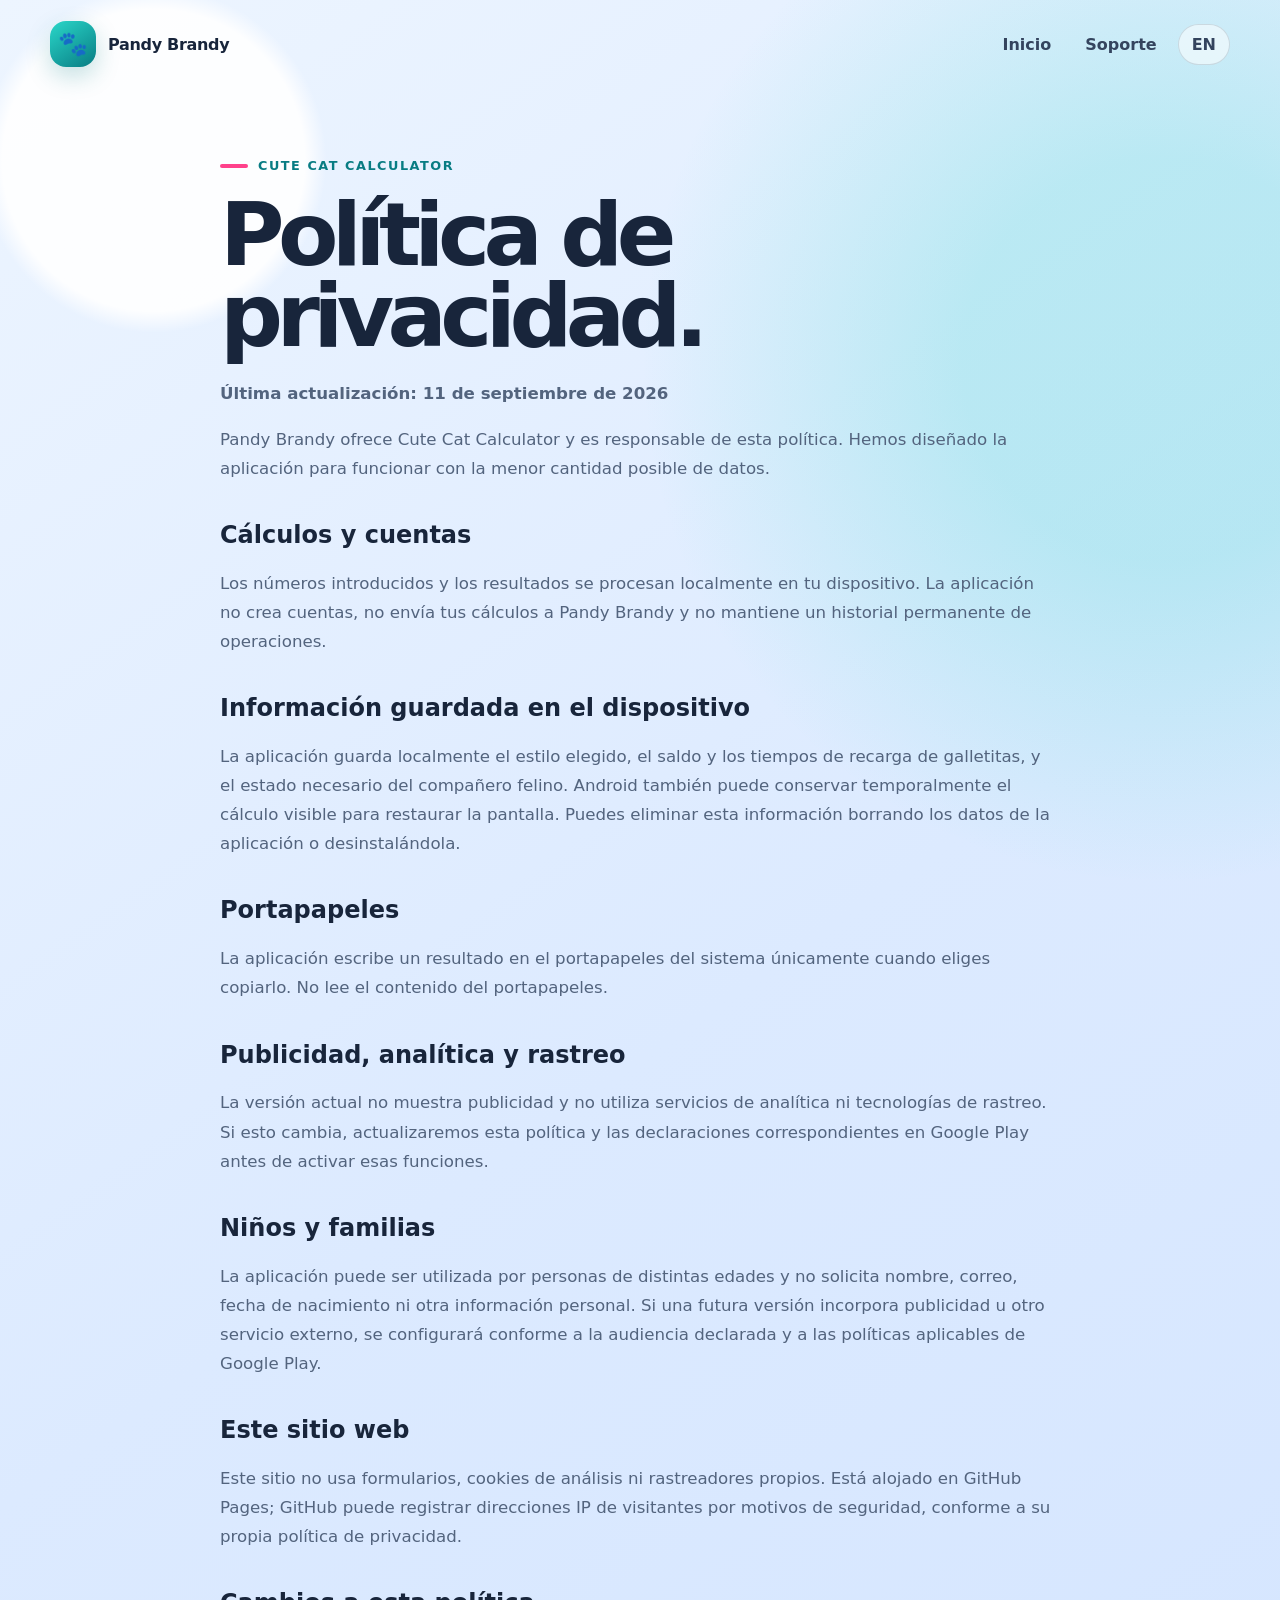
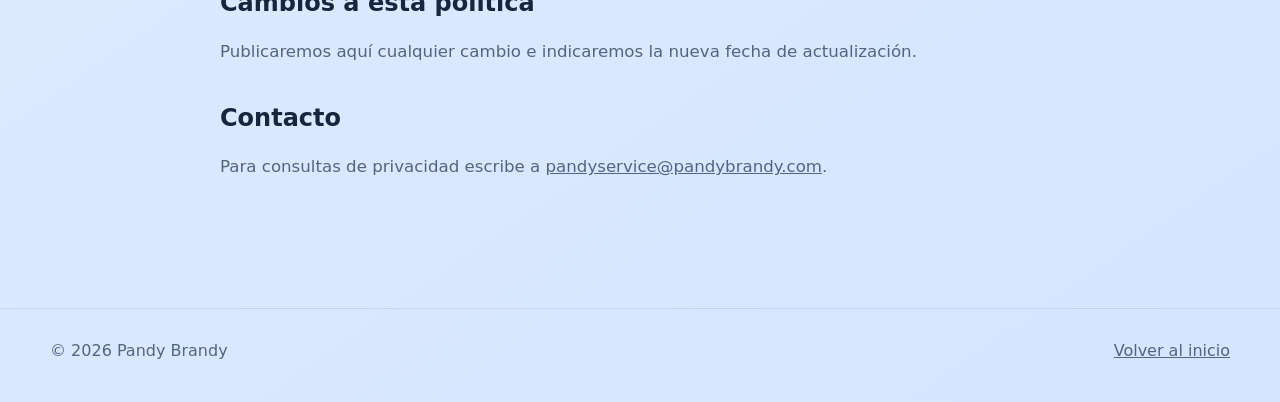
==== privacy/index.html @ 29533af9 "Publish Pandy Brandy website" ====
<!doctype html><html lang="es"><head><meta charset="utf-8"><meta name="viewport" content="width=device-width, initial-scale=1"><title>Política de privacidad — Pandy Brandy</title><meta name="description" content="Política de privacidad de Cute Cat Calculator."><link rel="canonical" href="https://www.pandybrandy.com/privacy/"><link rel="alternate" hreflang="es" href="https://www.pandybrandy.com/privacy/"><link rel="alternate" hreflang="en" href="https://www.pandybrandy.com/en/privacy/"><link rel="stylesheet" href="../styles.css"></head><body>
<header class="site-header shell"><a class="brand" href="../"><span class="brand-mark">🐾</span><span>Pandy Brandy</span></a><nav class="nav" aria-label="Navegación principal"><a href="../">Inicio</a><a href="../support/">Soporte</a><a class="lang" href="../en/privacy/" lang="en" aria-label="Read in English">EN</a></nav></header>
<main class="page shell"><div class="eyebrow">Cute Cat Calculator</div><h1>Política de privacidad.</h1><p class="updated">Última actualización: 11 de septiembre de 2026</p>
<p>Pandy Brandy ofrece Cute Cat Calculator y es responsable de esta política. Hemos diseñado la aplicación para funcionar con la menor cantidad posible de datos.</p>
<h2>Cálculos y cuentas</h2><p>Los números introducidos y los resultados se procesan localmente en tu dispositivo. La aplicación no crea cuentas, no envía tus cálculos a Pandy Brandy y no mantiene un historial permanente de operaciones.</p>
<h2>Información guardada en el dispositivo</h2><p>La aplicación guarda localmente el estilo elegido, el saldo y los tiempos de recarga de galletitas, y el estado necesario del compañero felino. Android también puede conservar temporalmente el cálculo visible para restaurar la pantalla. Puedes eliminar esta información borrando los datos de la aplicación o desinstalándola.</p>
<h2>Portapapeles</h2><p>La aplicación escribe un resultado en el portapapeles del sistema únicamente cuando eliges copiarlo. No lee el contenido del portapapeles.</p>
<h2>Publicidad, analítica y rastreo</h2><p>La versión actual no muestra publicidad y no utiliza servicios de analítica ni tecnologías de rastreo. Si esto cambia, actualizaremos esta política y las declaraciones correspondientes en Google Play antes de activar esas funciones.</p>
<h2>Niños y familias</h2><p>La aplicación puede ser utilizada por personas de distintas edades y no solicita nombre, correo, fecha de nacimiento ni otra información personal. Si una futura versión incorpora publicidad u otro servicio externo, se configurará conforme a la audiencia declarada y a las políticas aplicables de Google Play.</p>
<h2>Este sitio web</h2><p>Este sitio no usa formularios, cookies de análisis ni rastreadores propios. Está alojado en GitHub Pages; GitHub puede registrar direcciones IP de visitantes por motivos de seguridad, conforme a su propia política de privacidad.</p>
<h2>Cambios a esta política</h2><p>Publicaremos aquí cualquier cambio e indicaremos la nueva fecha de actualización.</p>
<h2>Contacto</h2><p>Para consultas de privacidad escribe a <a href="mailto:pandyservice@pandybrandy.com">pandyservice@pandybrandy.com</a>.</p></main>
<footer><div class="shell footer-row"><span>© 2026 Pandy Brandy</span><a href="../">Volver al inicio</a></div></footer></body></html>
---- styles.css ----
:root {
  color-scheme: light;
  --ink: #18253b;
  --muted: #53647e;
  --blue: #dceaff;
  --blue-strong: #8eb4ed;
  --teal: #087c83;
  --mint: #2ad7c9;
  --pink: #ff418b;
  --berry: #f5326c;
  --cream: #fff0c2;
  --lime: #dfff4f;
  --paper: #f8fbff;
}

* { box-sizing: border-box; }
html { scroll-behavior: smooth; }
body {
  margin: 0;
  overflow-x: hidden;
  color: var(--ink);
  background:
    radial-gradient(circle at 12% 8%, rgba(255,255,255,.92) 0 7%, transparent 8%),
    radial-gradient(circle at 91% 18%, rgba(42,215,201,.22) 0 10%, transparent 26%),
    linear-gradient(145deg, #edf5ff 0%, var(--blue) 52%, #d4e5ff 100%);
  font-family: Inter, ui-rounded, "Segoe UI", system-ui, sans-serif;
  min-height: 100vh;
}

a { color: inherit; }
.shell { width: min(1180px, calc(100% - 40px)); margin: 0 auto; }
.site-header {
  display: flex; align-items: center; justify-content: space-between;
  min-height: 88px; gap: 24px;
}
.brand { display: inline-flex; align-items: center; gap: 12px; text-decoration: none; font-weight: 900; letter-spacing: -.02em; }
.brand-mark {
  width: 46px; height: 46px; display: grid; place-items: center; border-radius: 16px;
  color: white; background: linear-gradient(145deg, var(--mint), var(--teal));
  box-shadow: 0 9px 24px rgba(8,124,131,.24); font-size: 24px;
}
.nav { display: flex; align-items: center; gap: 8px; }
.nav a { padding: 10px 13px; border-radius: 999px; text-decoration: none; font-weight: 750; color: #34445e; }
.nav a:hover, .nav a:focus-visible { background: rgba(255,255,255,.7); outline: none; }
.lang { border: 1px solid rgba(24,37,59,.14); background: rgba(255,255,255,.55); }

.hero {
  display: grid; grid-template-columns: minmax(0, 1.08fr) minmax(300px, .72fr);
  align-items: center; gap: clamp(36px, 7vw, 92px); min-height: 690px; padding: 46px 0 76px;
}
.eyebrow { display: flex; align-items: center; gap: 10px; color: var(--teal); font-weight: 900; letter-spacing: .12em; text-transform: uppercase; font-size: .8rem; }
.eyebrow::before { content: ""; width: 28px; height: 4px; border-radius: 9px; background: var(--pink); }
h1 { margin: 22px 0 22px; font-size: clamp(3.3rem, 8vw, 6.8rem); line-height: .92; letter-spacing: -.075em; max-width: 760px; }
h1 .play { color: var(--pink); }
.lede { max-width: 610px; font-size: clamp(1.1rem, 2vw, 1.35rem); line-height: 1.65; color: var(--muted); }
.actions { display: flex; flex-wrap: wrap; gap: 12px; margin-top: 32px; }
.button { display: inline-flex; min-height: 50px; align-items: center; justify-content: center; gap: 9px; padding: 0 20px; border-radius: 16px; text-decoration: none; font-weight: 850; }
.button-primary { color: white; background: var(--pink); box-shadow: 0 12px 25px rgba(245,50,108,.25); }
.button-secondary { background: rgba(255,255,255,.75); border: 1px solid rgba(24,37,59,.12); }
.meta { display: flex; flex-wrap: wrap; gap: 8px; margin-top: 28px; }
.chip { padding: 8px 12px; border-radius: 999px; background: rgba(255,255,255,.58); color: #435470; font-size: .88rem; font-weight: 750; }

.phone-wrap { position: relative; display: grid; place-items: center; }
.orbit { position: absolute; width: 122%; aspect-ratio: 1; border: 2px dashed rgba(8,124,131,.19); border-radius: 50%; }
.phone {
  position: relative; width: min(330px, 78vw); aspect-ratio: 840 / 1868; padding: 9px;
  border-radius: 44px; background: linear-gradient(145deg, #fefeff, #87a9df);
  box-shadow: 0 35px 80px rgba(45,76,128,.32), inset 0 0 0 1px rgba(255,255,255,.9);
  transform: rotate(2deg);
}
.phone img { width: 100%; height: 100%; display: block; object-fit: cover; border-radius: 36px; }
.cookie-note {
  position: absolute; right: -38px; bottom: 18%; background: var(--cream); border: 1px solid rgba(117,64,43,.12);
  padding: 13px 17px; border-radius: 18px; font-weight: 900; box-shadow: 0 15px 35px rgba(62,75,100,.2); transform: rotate(-4deg);
}

.section { padding: 90px 0; }
.section-title { max-width: 690px; margin-bottom: 35px; }
.section-title h2 { margin: 0 0 14px; font-size: clamp(2.3rem, 5vw, 4rem); letter-spacing: -.055em; line-height: 1; }
.section-title p { color: var(--muted); font-size: 1.08rem; line-height: 1.65; }
.cards { display: grid; grid-template-columns: repeat(3, 1fr); gap: 18px; }
.card { min-height: 220px; padding: 27px; border-radius: 28px; background: rgba(248,251,255,.74); border: 1px solid rgba(255,255,255,.82); box-shadow: 0 18px 50px rgba(48,79,127,.1); }
.card-icon { width: 48px; height: 48px; border-radius: 15px; display: grid; place-items: center; background: var(--cream); font-size: 22px; }
.card h3 { margin: 25px 0 10px; font-size: 1.25rem; }
.card p { margin: 0; color: var(--muted); line-height: 1.6; }
.support-band { display: flex; justify-content: space-between; align-items: center; gap: 30px; padding: 38px; border-radius: 32px; background: var(--ink); color: white; }
.support-band h2 { margin: 0 0 8px; font-size: clamp(1.8rem, 4vw, 3rem); letter-spacing: -.04em; }
.support-band p { margin: 0; color: #c8d5e8; }
.support-band .button { flex: 0 0 auto; color: var(--ink); background: var(--lime); }

.page { max-width: 840px; padding: 70px 0 110px; }
.page h1 { font-size: clamp(3rem, 7vw, 5.5rem); }
.page h2 { margin-top: 38px; font-size: 1.5rem; }
.page p, .page li { color: var(--muted); line-height: 1.75; font-size: 1.04rem; }
.updated { font-weight: 750; }
.notice { padding: 18px 20px; border-radius: 18px; background: var(--cream); color: #65492a !important; font-weight: 700; }
footer { padding: 32px 0 42px; border-top: 1px solid rgba(24,37,59,.1); color: var(--muted); }
.footer-row { display: flex; justify-content: space-between; gap: 20px; flex-wrap: wrap; }

@media (max-width: 800px) {
  .site-header { min-height: 74px; }
  .nav a:not(.lang) { display: none; }
  .hero { grid-template-columns: 1fr; text-align: center; padding-top: 45px; }
  .eyebrow, .actions, .meta { justify-content: center; }
  .lede { margin-inline: auto; }
  .phone-wrap { padding: 25px 0; }
  .cards { grid-template-columns: 1fr; }
  .support-band { align-items: flex-start; flex-direction: column; }
}
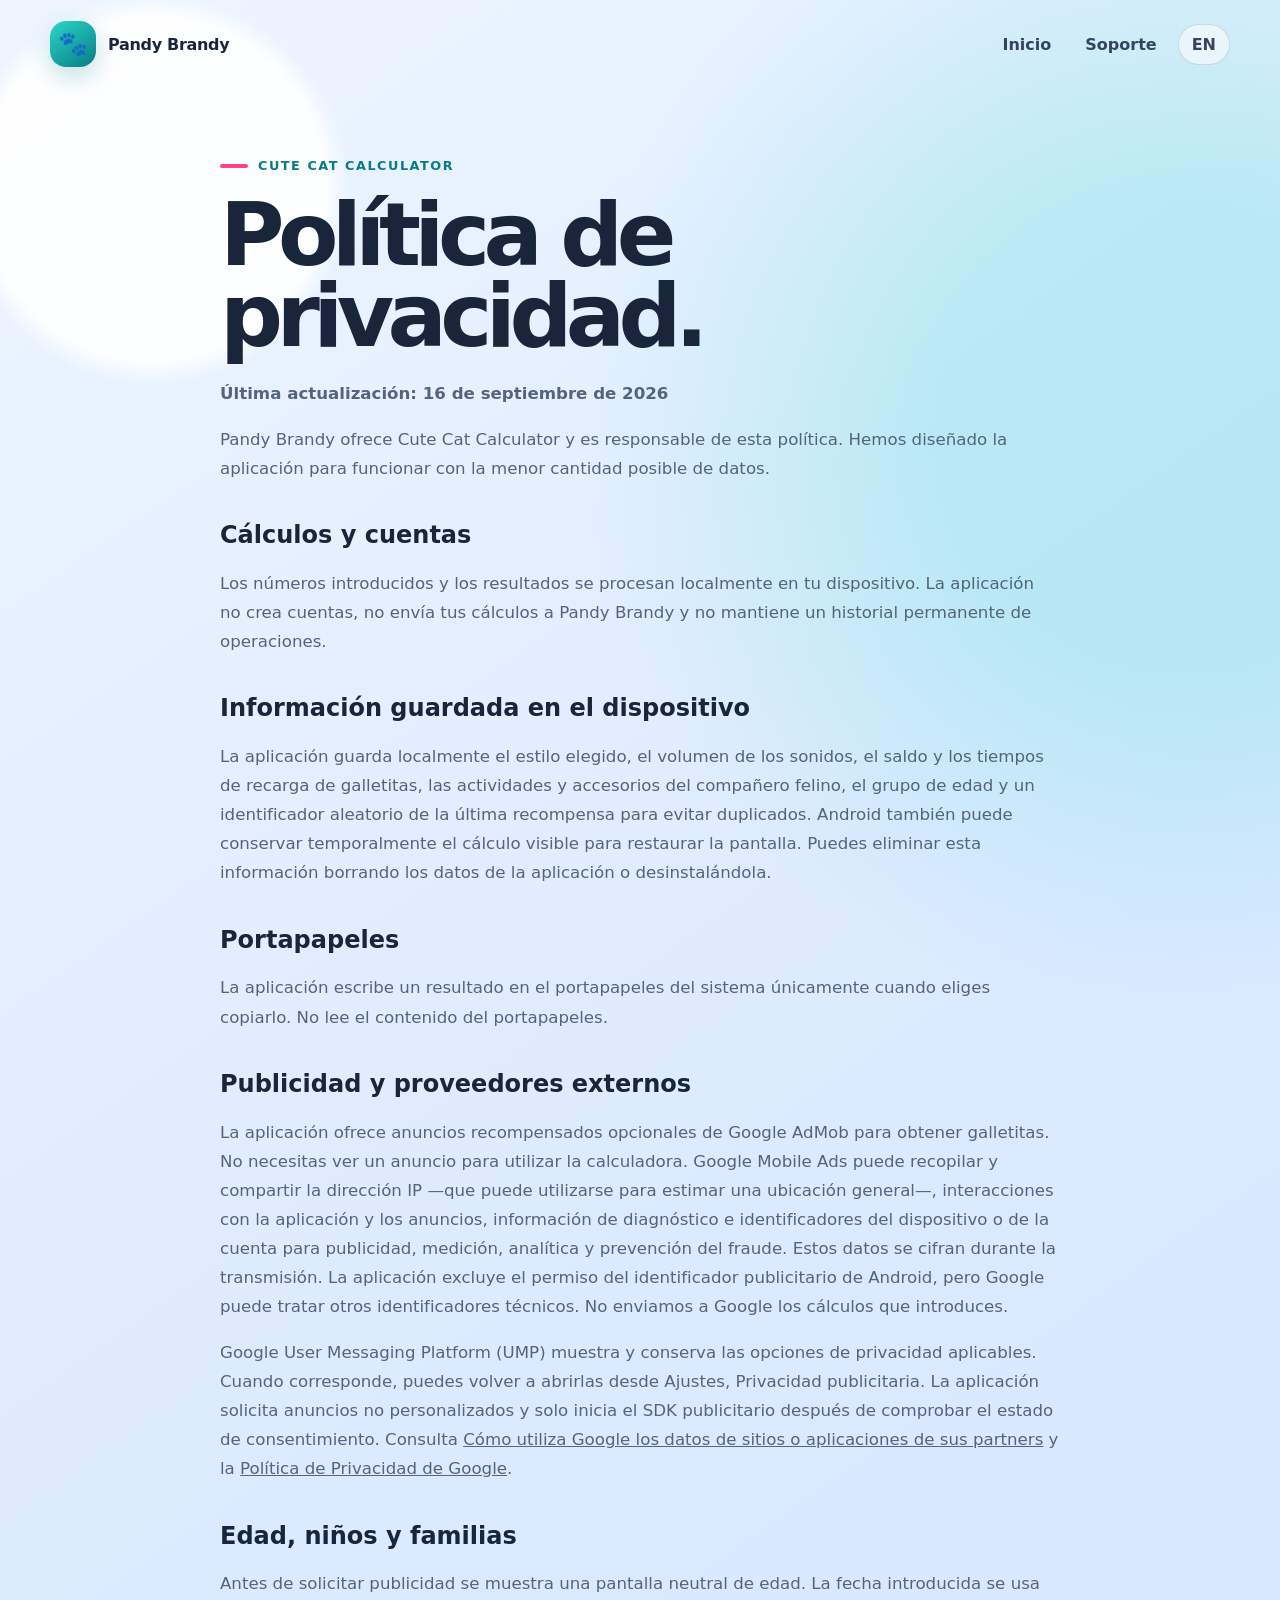
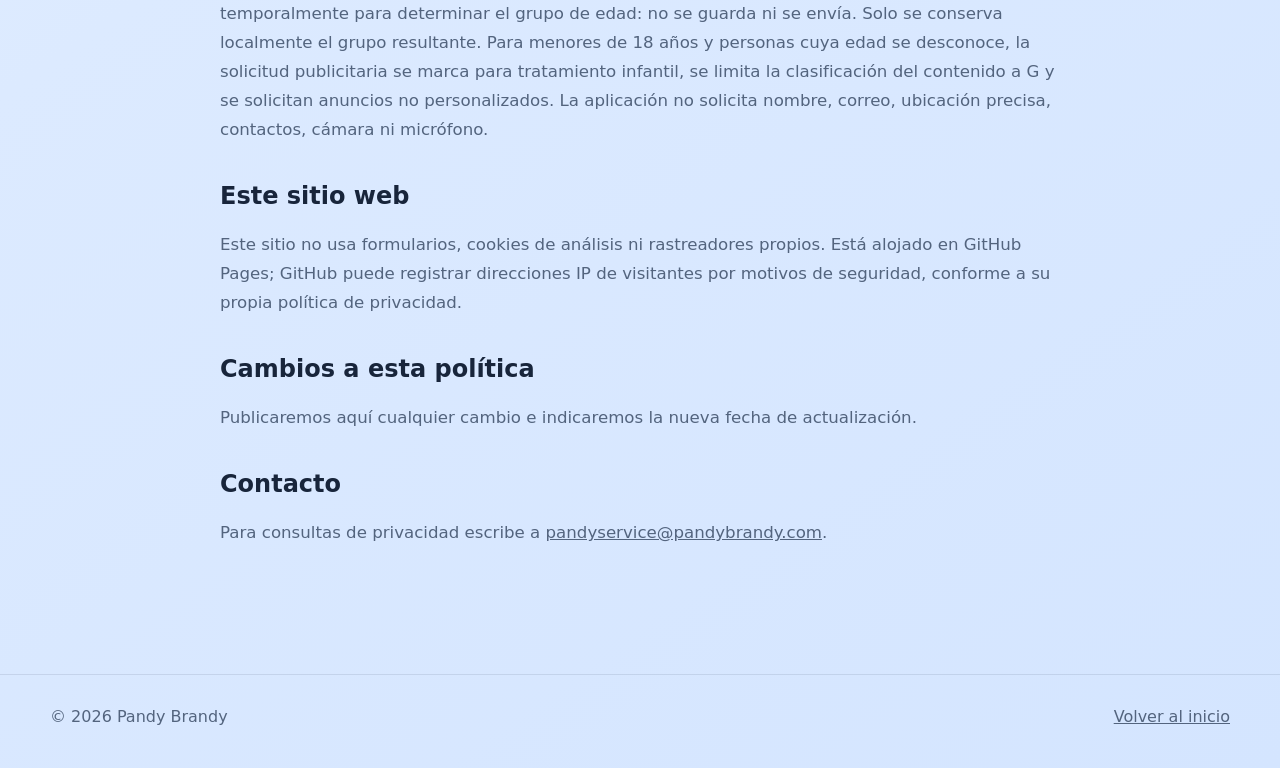
==== commit 34f5cf03: "Update privacy policy and app-ads for AdMob" ====
--- a/privacy/index.html
+++ b/privacy/index.html
@@ -1,12 +1,13 @@
 <!doctype html><html lang="es"><head><meta charset="utf-8"><meta name="viewport" content="width=device-width, initial-scale=1"><title>Política de privacidad — Pandy Brandy</title><meta name="description" content="Política de privacidad de Cute Cat Calculator."><link rel="canonical" href="https://www.pandybrandy.com/privacy/"><link rel="alternate" hreflang="es" href="https://www.pandybrandy.com/privacy/"><link rel="alternate" hreflang="en" href="https://www.pandybrandy.com/en/privacy/"><link rel="stylesheet" href="../styles.css"></head><body>
 <header class="site-header shell"><a class="brand" href="../"><span class="brand-mark">🐾</span><span>Pandy Brandy</span></a><nav class="nav" aria-label="Navegación principal"><a href="../">Inicio</a><a href="../support/">Soporte</a><a class="lang" href="../en/privacy/" lang="en" aria-label="Read in English">EN</a></nav></header>
-<main class="page shell"><div class="eyebrow">Cute Cat Calculator</div><h1>Política de privacidad.</h1><p class="updated">Última actualización: 11 de septiembre de 2026</p>
+<main class="page shell"><div class="eyebrow">Cute Cat Calculator</div><h1>Política de privacidad.</h1><p class="updated">Última actualización: 16 de septiembre de 2026</p>
 <p>Pandy Brandy ofrece Cute Cat Calculator y es responsable de esta política. Hemos diseñado la aplicación para funcionar con la menor cantidad posible de datos.</p>
 <h2>Cálculos y cuentas</h2><p>Los números introducidos y los resultados se procesan localmente en tu dispositivo. La aplicación no crea cuentas, no envía tus cálculos a Pandy Brandy y no mantiene un historial permanente de operaciones.</p>
-<h2>Información guardada en el dispositivo</h2><p>La aplicación guarda localmente el estilo elegido, el saldo y los tiempos de recarga de galletitas, y el estado necesario del compañero felino. Android también puede conservar temporalmente el cálculo visible para restaurar la pantalla. Puedes eliminar esta información borrando los datos de la aplicación o desinstalándola.</p>
+<h2>Información guardada en el dispositivo</h2><p>La aplicación guarda localmente el estilo elegido, el volumen de los sonidos, el saldo y los tiempos de recarga de galletitas, las actividades y accesorios del compañero felino, el grupo de edad y un identificador aleatorio de la última recompensa para evitar duplicados. Android también puede conservar temporalmente el cálculo visible para restaurar la pantalla. Puedes eliminar esta información borrando los datos de la aplicación o desinstalándola.</p>
 <h2>Portapapeles</h2><p>La aplicación escribe un resultado en el portapapeles del sistema únicamente cuando eliges copiarlo. No lee el contenido del portapapeles.</p>
-<h2>Publicidad, analítica y rastreo</h2><p>La versión actual no muestra publicidad y no utiliza servicios de analítica ni tecnologías de rastreo. Si esto cambia, actualizaremos esta política y las declaraciones correspondientes en Google Play antes de activar esas funciones.</p>
-<h2>Niños y familias</h2><p>La aplicación puede ser utilizada por personas de distintas edades y no solicita nombre, correo, fecha de nacimiento ni otra información personal. Si una futura versión incorpora publicidad u otro servicio externo, se configurará conforme a la audiencia declarada y a las políticas aplicables de Google Play.</p>
+<h2>Publicidad y proveedores externos</h2><p>La aplicación ofrece anuncios recompensados opcionales de Google AdMob para obtener galletitas. No necesitas ver un anuncio para utilizar la calculadora. Google Mobile Ads puede recopilar y compartir la dirección IP —que puede utilizarse para estimar una ubicación general—, interacciones con la aplicación y los anuncios, información de diagnóstico e identificadores del dispositivo o de la cuenta para publicidad, medición, analítica y prevención del fraude. Estos datos se cifran durante la transmisión. La aplicación excluye el permiso del identificador publicitario de Android, pero Google puede tratar otros identificadores técnicos. No enviamos a Google los cálculos que introduces.</p>
+<p>Google User Messaging Platform (UMP) muestra y conserva las opciones de privacidad aplicables. Cuando corresponde, puedes volver a abrirlas desde Ajustes, Privacidad publicitaria. La aplicación solicita anuncios no personalizados y solo inicia el SDK publicitario después de comprobar el estado de consentimiento. Consulta <a href="https://policies.google.com/technologies/partner-sites">Cómo utiliza Google los datos de sitios o aplicaciones de sus partners</a> y la <a href="https://policies.google.com/privacy">Política de Privacidad de Google</a>.</p>
+<h2>Edad, niños y familias</h2><p>Antes de solicitar publicidad se muestra una pantalla neutral de edad. La fecha introducida se usa temporalmente para determinar el grupo de edad: no se guarda ni se envía. Solo se conserva localmente el grupo resultante. Para menores de 18 años y personas cuya edad se desconoce, la solicitud publicitaria se marca para tratamiento infantil, se limita la clasificación del contenido a G y se solicitan anuncios no personalizados. La aplicación no solicita nombre, correo, ubicación precisa, contactos, cámara ni micrófono.</p>
 <h2>Este sitio web</h2><p>Este sitio no usa formularios, cookies de análisis ni rastreadores propios. Está alojado en GitHub Pages; GitHub puede registrar direcciones IP de visitantes por motivos de seguridad, conforme a su propia política de privacidad.</p>
 <h2>Cambios a esta política</h2><p>Publicaremos aquí cualquier cambio e indicaremos la nueva fecha de actualización.</p>
 <h2>Contacto</h2><p>Para consultas de privacidad escribe a <a href="mailto:pandyservice@pandybrandy.com">pandyservice@pandybrandy.com</a>.</p></main>
